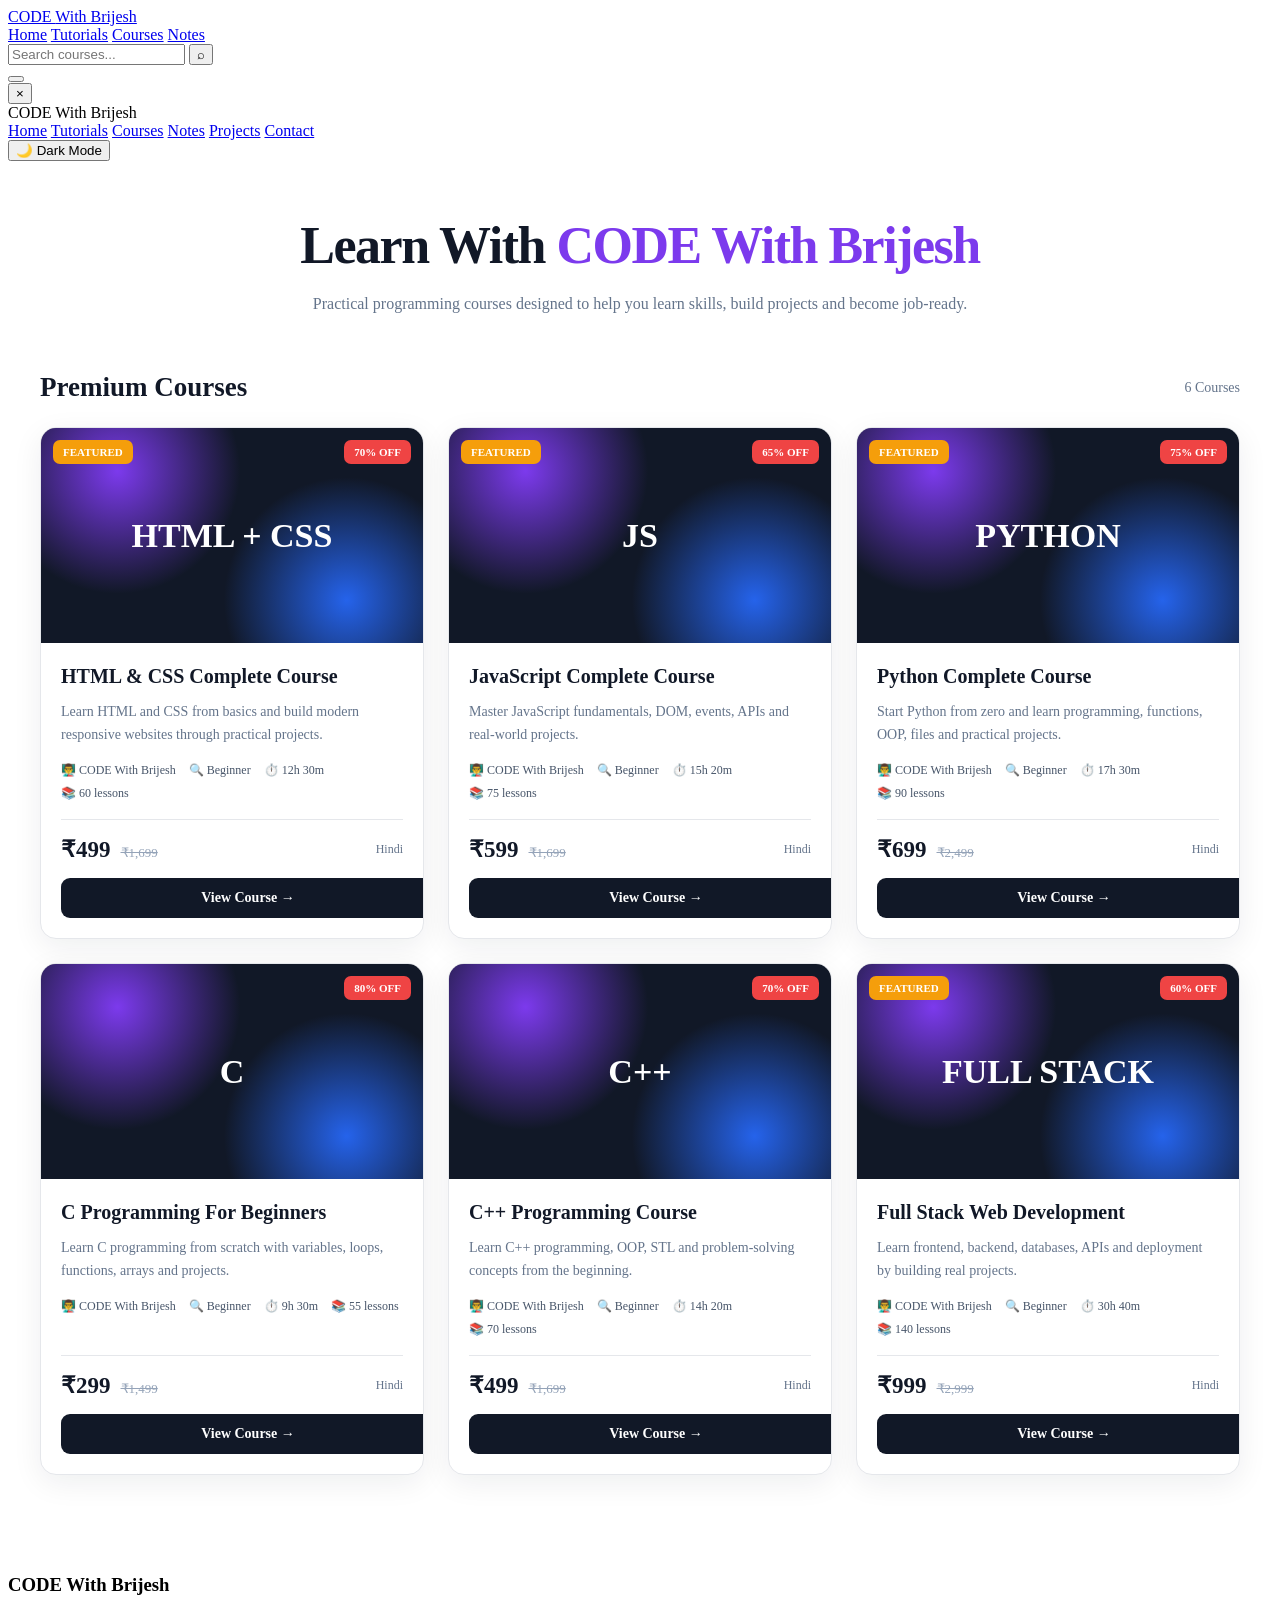
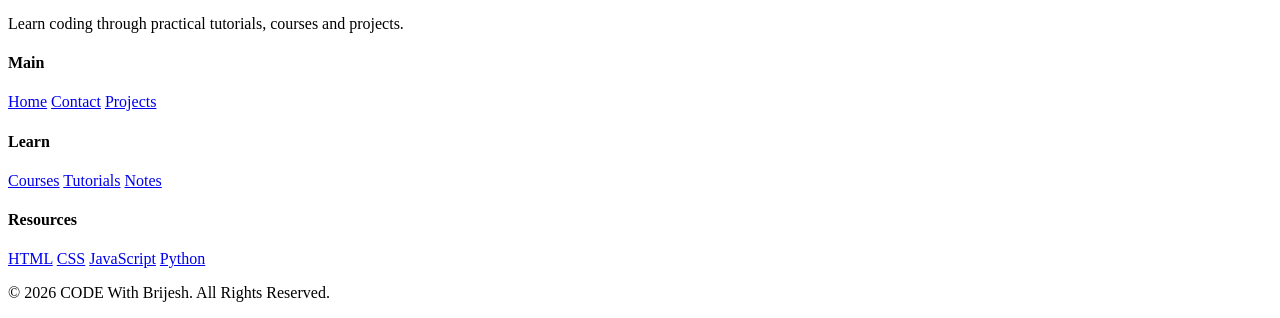
==== courses.html @ 19ba9cce "Add files via upload" ====
<!DOCTYPE html>
<html lang="en">
<head>
  <meta charset="UTF-8">
  <meta name="viewport" content="width=device-width, initial-scale=1.0">

  <title>Courses - CODE With Brijesh</title>

  <meta
    name="description"
    content="Learn programming and development with practical courses from CODE With Brijesh."
  >

      <link rel="stylesheet" href="style.css">
  <style>
    /* =========================================
       COURSES PAGE
    ========================================= */

    .courses-page {
      min-height: 100vh;
      background: var(--bg, #ffffff);
      padding-bottom: 80px;
    }

    body.dark .courses-page {
      background: #0b0f19;
    }

    /* HEADER SPACE */

    .courses-hero {
      max-width: 1200px;
      margin: 0 auto;
      padding: 55px 20px 35px;
      text-align: center;
    }

    .courses-hero h1 {
      margin: 0;
      font-size: clamp(32px, 5vw, 52px);
      font-weight: 800;
      color: var(--text, #111827);
      letter-spacing: -1.5px;
    }

    body.dark .courses-hero h1 {
      color: #fff;
    }

    .courses-hero h1 span {
      color: #7c3aed;
    }

    .courses-hero p {
      max-width: 680px;
      margin: 15px auto 0;
      color: #64748b;
      font-size: 16px;
      line-height: 1.7;
    }

    body.dark .courses-hero p {
      color: #94a3b8;
    }

    /* COURSE AREA */

    .courses-container {
      width: min(1200px, calc(100% - 32px));
      margin: auto;
    }

    .courses-heading {
      display: flex;
      align-items: center;
      justify-content: space-between;
      gap: 15px;
      margin: 20px 0 24px;
    }

    .courses-heading h2 {
      margin: 0;
      font-size: 27px;
      color: var(--text, #111827);
    }

    body.dark .courses-heading h2 {
      color: #fff;
    }

    .courses-heading span {
      color: #64748b;
      font-size: 14px;
    }

    /* GRID */

    .courses-grid {
      display: grid;
      grid-template-columns: repeat(3, minmax(0, 1fr));
      gap: 24px;
    }

    /* CARD */

    .course-card {
      position: relative;
      overflow: hidden;
      border: 1px solid #e5e7eb;
      border-radius: 16px;
      background: #fff;
      box-shadow: 0 8px 30px rgba(15, 23, 42, 0.07);
      transition: transform .25s ease, box-shadow .25s ease;
      display: flex;
      flex-direction: column;
    }

    body.dark .course-card {
      background: #111827;
      border-color: #1f2937;
      box-shadow: 0 10px 35px rgba(0,0,0,.25);
    }

    .course-card:hover {
      transform: translateY(-6px);
      box-shadow: 0 18px 45px rgba(15, 23, 42, .14);
    }

    /* THUMBNAIL */

    .course-thumb {
      position: relative;
      width: 100%;
      aspect-ratio: 16 / 9;
      overflow: hidden;
      background: #111827;
    }

    .course-thumb img {
      width: 100%;
      height: 100%;
      object-fit: cover;
      display: block;
      transition: transform .35s ease;
    }

    .course-card:hover .course-thumb img {
      transform: scale(1.04);
    }

    /* PLACEHOLDER IF IMAGE NOT AVAILABLE */

    .course-placeholder {
      width: 100%;
      height: 100%;
      display: flex;
      align-items: center;
      justify-content: center;
      background:
        radial-gradient(circle at 20% 20%, #7c3aed 0%, transparent 35%),
        radial-gradient(circle at 80% 80%, #2563eb 0%, transparent 35%),
        #111827;
      color: #fff;
      font-size: 34px;
      font-weight: 800;
    }

    /* BADGES */

    .course-featured {
      position: absolute;
      top: 12px;
      left: 12px;
      z-index: 3;
      background: #f59e0b;
      color: #fff;
      padding: 6px 10px;
      border-radius: 7px;
      font-size: 11px;
      font-weight: 800;
      text-transform: uppercase;
    }

    .course-discount {
      position: absolute;
      top: 12px;
      right: 12px;
      z-index: 3;
      background: #ef4444;
      color: #fff;
      padding: 6px 10px;
      border-radius: 7px;
      font-size: 11px;
      font-weight: 800;
    }

    /* CONTENT */

    .course-content {
      padding: 20px;
      display: flex;
      flex-direction: column;
      flex: 1;
    }

    .course-content h3 {
      margin: 0 0 10px;
      color: #111827;
      font-size: 20px;
      line-height: 1.35;
    }

    body.dark .course-content h3 {
      color: #fff;
    }

    .course-description {
      margin: 0 0 17px;
      color: #64748b;
      font-size: 14px;
      line-height: 1.65;

      display: -webkit-box;
      -webkit-line-clamp: 3;
      -webkit-box-orient: vertical;
      overflow: hidden;
    }

    body.dark .course-description {
      color: #94a3b8;
    }

    /* META */

    .course-meta {
      display: flex;
      flex-wrap: wrap;
      gap: 8px 13px;
      margin-bottom: 18px;
    }

    .course-meta span {
      font-size: 12px;
      color: #475569;
      display: inline-flex;
      align-items: center;
      gap: 5px;
    }

    body.dark .course-meta span {
      color: #cbd5e1;
    }

    /* PRICE */

    .course-bottom {
      margin-top: auto;
      padding-top: 16px;
      border-top: 1px solid #e5e7eb;
    }

    body.dark .course-bottom {
      border-color: #1f2937;
    }

    .course-price-row {
      display: flex;
      align-items: center;
      justify-content: space-between;
      gap: 10px;
      margin-bottom: 15px;
    }

    .course-price {
      font-size: 23px;
      font-weight: 800;
      color: #111827;
    }

    body.dark .course-price {
      color: #fff;
    }

    .course-old-price {
      margin-left: 6px;
      font-size: 13px;
      color: #94a3b8;
      text-decoration: line-through;
    }

    .course-language {
      font-size: 12px;
      color: #64748b;
    }

    body.dark .course-language {
      color: #94a3b8;
    }

    /* BUTTON */

    .course-btn {
      width: 100%;
      border: 0;
      border-radius: 9px;
      padding: 12px 16px;
      display: flex;
      align-items: center;
      justify-content: center;
      text-decoration: none;
      background: #111827;
      color: #fff;
      font-size: 14px;
      font-weight: 700;
      transition: .2s ease;
    }

    .course-btn:hover {
      background: #7c3aed;
      color: #fff;
    }

    body.dark .course-btn {
      background: #7c3aed;
    }

    body.dark .course-btn:hover {
      background: #8b5cf6;
    }

    /* EMPTY */

    .course-note {
      margin: 35px 0 0;
      padding: 18px;
      border-radius: 12px;
      background: #f8fafc;
      border: 1px solid #e2e8f0;
      color: #64748b;
      font-size: 14px;
      text-align: center;
    }

    body.dark .course-note {
      background: #111827;
      border-color: #1f2937;
      color: #94a3b8;
    }

    /* =========================================
       TABLET
    ========================================= */

    @media (max-width: 1000px) {

      .courses-grid {
        grid-template-columns: repeat(2, minmax(0, 1fr));
      }

      .courses-hero {
        padding-top: 45px;
      }
    }

    /* =========================================
       MOBILE
    ========================================= */

    @media (max-width: 650px) {

      .courses-page {
        padding-bottom: 50px;
      }

      .courses-hero {
        padding: 32px 16px 25px;
      }

      .courses-hero h1 {
        font-size: 32px;
      }

      .courses-hero p {
        font-size: 14px;
        line-height: 1.6;
      }

      .courses-container {
        width: calc(100% - 24px);
      }

      .courses-heading {
        margin: 12px 0 18px;
        align-items: flex-start;
        flex-direction: column;
        gap: 5px;
      }

      .courses-heading h2 {
        font-size: 23px;
      }

      .courses-grid {
        grid-template-columns: 1fr;
        gap: 18px;
      }

      .course-content {
        padding: 17px;
      }

      .course-content h3 {
        font-size: 18px;
      }

      .course-description {
        font-size: 13px;
      }

      .course-price {
        font-size: 21px;
      }

      .course-btn {
        padding: 11px;
      }
    }

    /* SMALL PHONE */

    @media (max-width: 380px) {

      .courses-hero h1 {
        font-size: 28px;
      }

      .course-content {
        padding: 15px;
      }

      .course-meta {
        gap: 7px 9px;
      }

      .course-meta span {
        font-size: 11px;
      }
    }
  </style>
</head>

<body>

  <!-- =========================================
       HEADER
  ========================================= -->

  <header class="header">

    <div class="nav-container">

      <a href="index.html" class="logo">
        CODE <span>With Brijesh</span>
      </a>

      <nav class="desktop-nav">
        <a href="index.html">Home</a>
        <a href="tutorials.html">Tutorials</a>
        <a href="courses.html" class="active">Courses</a>
        <a href="notes.html">Notes</a>
      </nav>

      <div class="nav-right">

        <div class="search-box">
          <input
            type="search"
            id="courseSearch"
            placeholder="Search courses..."
            aria-label="Search courses"
          >
          <button type="button" onclick="searchCourses()">⌕</button>
        </div>

        <button
          class="menu-toggle"
          id="menuToggle"
          aria-label="Open menu"
        >
          <span></span>
          <span></span>
          <span></span>
        </button>

      </div>

    </div>

  </header>


  <!-- =========================================
       MOBILE SIDE MENU
  ========================================= -->

  <aside class="side-menu" id="sideMenu">

    <button class="close-menu" id="closeMenu">
      ×
    </button>

    <div class="side-menu-logo">
      CODE <span>With Brijesh</span>
    </div>

    <a href="index.html">Home</a>
    <a href="tutorials.html">Tutorials</a>
    <a href="courses.html">Courses</a>
    <a href="notes.html">Notes</a>
    <a href="projects.html">Projects</a>
    <a href="contact.html">Contact</a>

    <div class="side-divider"></div>

    <button id="darkModeBtn" class="dark-mode-btn">
      🌙 Dark Mode
    </button>

  </aside>

  <div class="menu-overlay" id="menuOverlay"></div>


  <!-- =========================================
       MAIN
  ========================================= -->

  <main class="courses-page">

    <!-- HERO -->

    <section class="courses-hero">

      <h1>
        Learn With
        <span>CODE With Brijesh</span>
      </h1>

      <p>
        Practical programming courses designed to help you
        learn skills, build projects and become job-ready.
      </p>

    </section>


    <!-- COURSES -->

    <section class="courses-container">

      <div class="courses-heading">

        <h2>Premium Courses</h2>

        <span id="courseCount">
          6 Courses
        </span>

      </div>


      <div class="courses-grid" id="coursesGrid">


        <!-- =====================================
             COURSE 1
        ====================================== -->

        <article
          class="course-card"
          data-title="HTML CSS Web Development"
        >

          <div class="course-thumb">

            <div class="course-placeholder">
              HTML + CSS
            </div>

            <span class="course-featured">
              Featured
            </span>

            <span class="course-discount">
              70% OFF
            </span>

          </div>

          <div class="course-content">

            <h3>
              HTML & CSS Complete Course
            </h3>

            <p class="course-description">
              Learn HTML and CSS from basics and build
              modern responsive websites through practical projects.
            </p>

            <div class="course-meta">

              <span>👨‍🏫 CODE With Brijesh</span>

              <span>🔍 Beginner</span>

              <span>⏱️ 12h 30m</span>

              <span>📚 60 lessons</span>

            </div>

            <div class="course-bottom">

              <div class="course-price-row">

                <div>
                  <span class="course-price">₹499</span>
                  <span class="course-old-price">₹1,699</span>
                </div>

                <span class="course-language">
                  Hindi
                </span>

              </div>

              <a
                href="course-html-css.html"
                class="course-btn"
              >
                View Course →
              </a>

            </div>

          </div>

        </article>


        <!-- =====================================
             COURSE 2
        ====================================== -->

        <article
          class="course-card"
          data-title="JavaScript Complete Course"
        >

          <div class="course-thumb">

            <div class="course-placeholder">
              JS
            </div>

            <span class="course-featured">
              Featured
            </span>

            <span class="course-discount">
              65% OFF
            </span>

          </div>

          <div class="course-content">

            <h3>
              JavaScript Complete Course
            </h3>

            <p class="course-description">
              Master JavaScript fundamentals, DOM,
              events, APIs and real-world projects.
            </p>

            <div class="course-meta">

              <span>👨‍🏫 CODE With Brijesh</span>

              <span>🔍 Beginner</span>

              <span>⏱️ 15h 20m</span>

              <span>📚 75 lessons</span>

            </div>

            <div class="course-bottom">

              <div class="course-price-row">

                <div>
                  <span class="course-price">₹599</span>
                  <span class="course-old-price">₹1,699</span>
                </div>

                <span class="course-language">
                  Hindi
                </span>

              </div>

              <a href="course-data-analytics.html" class="course-btn">
    View Course →
</a>

            </div>

          </div>

        </article>


        <!-- =====================================
             COURSE 3
        ====================================== -->

        <article
          class="course-card"
          data-title="Python Complete Course"
        >

          <div class="course-thumb">

            <div class="course-placeholder">
              PYTHON
            </div>

            <span class="course-featured">
              Featured
            </span>

            <span class="course-discount">
              75% OFF
            </span>

          </div>

          <div class="course-content">

            <h3>
              Python Complete Course
            </h3>

            <p class="course-description">
              Start Python from zero and learn programming,
              functions, OOP, files and practical projects.
            </p>

            <div class="course-meta">

              <span>👨‍🏫 CODE With Brijesh</span>

              <span>🔍 Beginner</span>

              <span>⏱️ 17h 30m</span>

              <span>📚 90 lessons</span>

            </div>

            <div class="course-bottom">

              <div class="course-price-row">

                <div>
                  <span class="course-price">₹699</span>
                  <span class="course-old-price">₹2,499</span>
                </div>

                <span class="course-language">
                  Hindi
                </span>

              </div>

              <a
                href="course-python.html"
                class="course-btn"
              >
                View Course →
              </a>

            </div>

          </div>

        </article>


        <!-- =====================================
             COURSE 4
        ====================================== -->

        <article
          class="course-card"
          data-title="C Programming Course"
        >

          <div class="course-thumb">

            <div class="course-placeholder">
              C
            </div>

            <span class="course-discount">
              80% OFF
            </span>

          </div>

          <div class="course-content">

            <h3>
              C Programming For Beginners
            </h3>

            <p class="course-description">
              Learn C programming from scratch with
              variables, loops, functions, arrays and projects.
            </p>

            <div class="course-meta">

              <span>👨‍🏫 CODE With Brijesh</span>

              <span>🔍 Beginner</span>

              <span>⏱️ 9h 30m</span>

              <span>📚 55 lessons</span>

            </div>

            <div class="course-bottom">

              <div class="course-price-row">

                <div>
                  <span class="course-price">₹299</span>
                  <span class="course-old-price">₹1,499</span>
                </div>

                <span class="course-language">
                  Hindi
                </span>

              </div>

              <a
                href="course-c.html"
                class="course-btn"
              >
                View Course →
              </a>

            </div>

          </div>

        </article>


        <!-- =====================================
             COURSE 5
        ====================================== -->

        <article
          class="course-card"
          data-title="C++ Programming Course"
        >

          <div class="course-thumb">

            <div class="course-placeholder">
              C++
            </div>

            <span class="course-discount">
              70% OFF
            </span>

          </div>

          <div class="course-content">

            <h3>
              C++ Programming Course
            </h3>

            <p class="course-description">
              Learn C++ programming, OOP, STL and
              problem-solving concepts from the beginning.
            </p>

            <div class="course-meta">

              <span>👨‍🏫 CODE With Brijesh</span>

              <span>🔍 Beginner</span>

              <span>⏱️ 14h 20m</span>

              <span>📚 70 lessons</span>

            </div>

            <div class="course-bottom">

              <div class="course-price-row">

                <div>
                  <span class="course-price">₹499</span>
                  <span class="course-old-price">₹1,699</span>
                </div>

                <span class="course-language">
                  Hindi
                </span>

              </div>

              <a
                href="course-cpp.html"
                class="course-btn"
              >
                View Course →
              </a>

            </div>

          </div>

        </article>


        <!-- =====================================
             COURSE 6
        ====================================== -->

        <article
          class="course-card"
          data-title="Full Stack Web Development"
        >

          <div class="course-thumb">

            <div class="course-placeholder">
              FULL STACK
            </div>

            <span class="course-featured">
              Featured
            </span>

            <span class="course-discount">
              60% OFF
            </span>

          </div>

          <div class="course-content">

            <h3>
              Full Stack Web Development
            </h3>

            <p class="course-description">
              Learn frontend, backend, databases,
              APIs and deployment by building real projects.
            </p>

            <div class="course-meta">

              <span>👨‍🏫 CODE With Brijesh</span>

              <span>🔍 Beginner</span>

              <span>⏱️ 30h 40m</span>

              <span>📚 140 lessons</span>

            </div>

            <div class="course-bottom">

              <div class="course-price-row">

                <div>
                  <span class="course-price">₹999</span>
                  <span class="course-old-price">₹2,999</span>
                </div>

                <span class="course-language">
                  Hindi
                </span>

              </div>

              <a
                href="course-full-stack.html"
                class="course-btn"
              >
                View Course →
              </a>

            </div>

          </div>

        </article>


      </div>


      <div
        class="course-note"
        id="noCourses"
        style="display:none;"
      >
        No course found. Try another search.
      </div>

    </section>

  </main>


  <!-- =========================================
       FOOTER
  ========================================= -->

  <footer class="footer">

    <div class="footer-container">

      <div class="footer-column">

        <h3>CODE With Brijesh</h3>

        <p>
          Learn coding through practical tutorials,
          courses and projects.
        </p>

      </div>


      <div class="footer-column">

        <h4>Main</h4>

        <a href="index.html">Home</a>
        <a href="contact.html">Contact</a>
        <a href="projects.html">Projects</a>

      </div>


      <div class="footer-column">

        <h4>Learn</h4>

        <a href="courses.html">Courses</a>
        <a href="tutorials.html">Tutorials</a>
        <a href="notes.html">Notes</a>

      </div>


      <div class="footer-column">

        <h4>Resources</h4>

        <a href="#">HTML</a>
        <a href="#">CSS</a>
        <a href="#">JavaScript</a>
        <a href="#">Python</a>

      </div>

    </div>


    <div class="footer-bottom">

      <p>
        © 2026 CODE With Brijesh. All Rights Reserved.
      </p>

    </div>

  </footer>


  <!-- =========================================
       SCRIPT
  ========================================= -->

  <script>

    /* =========================================
       MENU
    ========================================= */

    const menuToggle =
      document.getElementById("menuToggle");

    const closeMenu =
      document.getElementById("closeMenu");

    const sideMenu =
      document.getElementById("sideMenu");

    const menuOverlay =
      document.getElementById("menuOverlay");


    if (menuToggle) {

      menuToggle.addEventListener(
        "click",
        () => {

          sideMenu.classList.add("open");
          menuOverlay.classList.add("show");

        }
      );

    }


    if (closeMenu) {

      closeMenu.addEventListener(
        "click",
        closeSideMenu
      );

    }


    if (menuOverlay) {

      menuOverlay.addEventListener(
        "click",
        closeSideMenu
      );

    }


    function closeSideMenu() {

      sideMenu.classList.remove("open");
      menuOverlay.classList.remove("show");

    }


    /* =========================================
       DARK MODE
    ========================================= */

    const darkModeBtn =
      document.getElementById("darkModeBtn");


    if (
      localStorage.getItem("theme") === "dark"
    ) {

      document.body.classList.add("dark");

      if (darkModeBtn) {
        darkModeBtn.innerHTML =
          "☀️ Light Mode";
      }

    }


    if (darkModeBtn) {

      darkModeBtn.addEventListener(
        "click",
        () => {

          document.body.classList.toggle("dark");

          const isDark =
            document.body.classList.contains("dark");

          localStorage.setItem(
            "theme",
            isDark ? "dark" : "light"
          );

          darkModeBtn.innerHTML =
            isDark
              ? "☀️ Light Mode"
              : "🌙 Dark Mode";

        }
      );

    }


    /* =========================================
       COURSE SEARCH
    ========================================= */

    const searchInput =
      document.getElementById("courseSearch");

    const cards =
      document.querySelectorAll(".course-card");

    const noCourses =
      document.getElementById("noCourses");

    const courseCount =
      document.getElementById("courseCount");


    function searchCourses() {

      const value =
        searchInput.value
          .toLowerCase()
          .trim();

      let visible = 0;


      cards.forEach(card => {

        const title =
          card.dataset.title.toLowerCase();

        const text =
          card.innerText.toLowerCase();

        const matched =
          title.includes(value) ||
          text.includes(value);

        card.style.display =
          matched ? "flex" : "none";

        if (matched) {
          visible++;
        }

      });


      if (visible === 0) {

        noCourses.style.display =
          "block";

      } else {

        noCourses.style.display =
          "none";

      }


      courseCount.textContent =
        visible + " Course" +
        (visible === 1 ? "" : "s");

    }


    if (searchInput) {

      searchInput.addEventListener(
        "input",
        searchCourses
      );

    }

  </script>

</body>
</html>
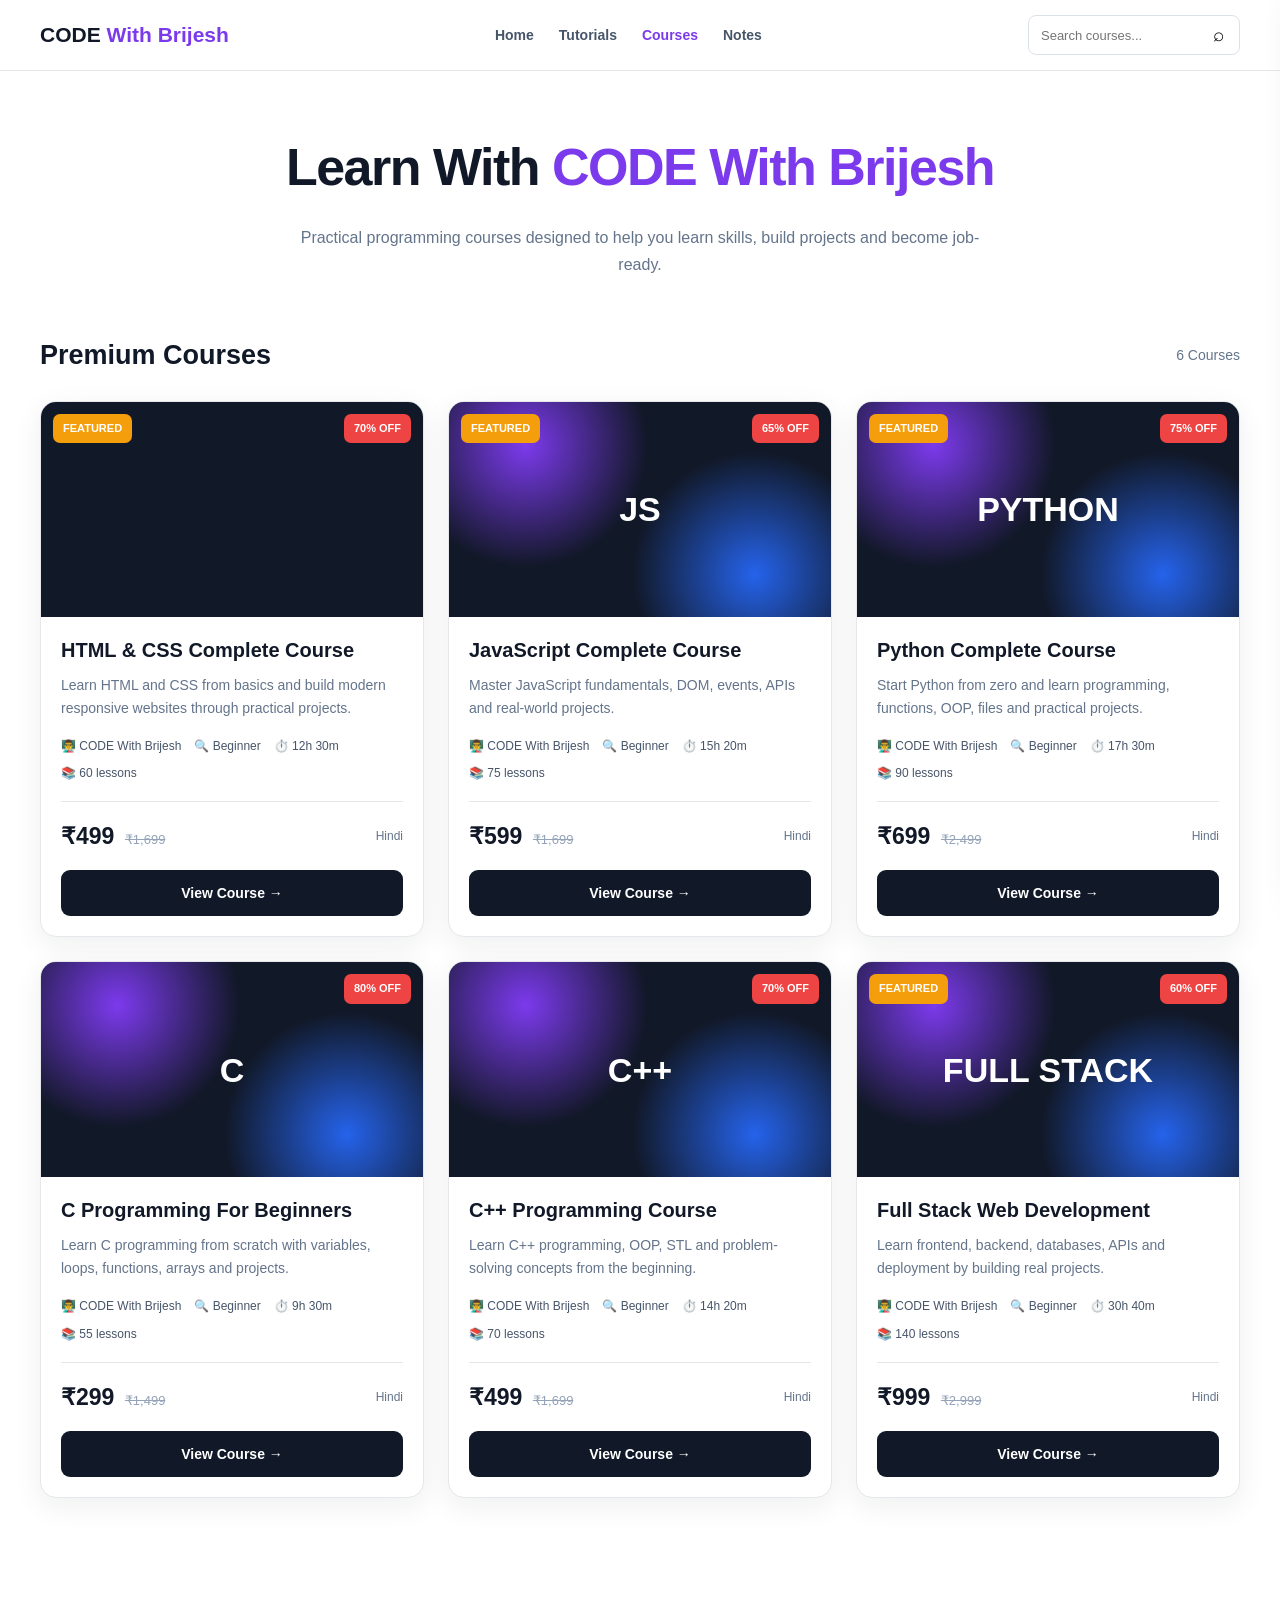
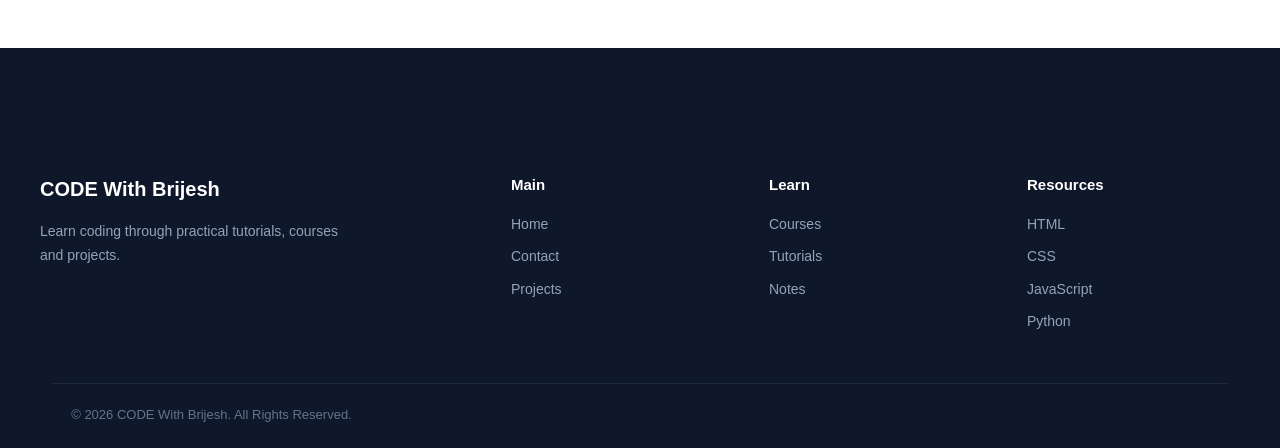
==== commit 3d457097: "Update courses.html" ====
--- a/courses.html
+++ b/courses.html
@@ -584,8 +584,8 @@
 
           <div class="course-thumb">
 
-            <div class="course-placeholder">
-              HTML + CSS
+            <div class="https://files.catbox.moe/wl22pe.jpg">
+              
             </div>
 
             <span class="course-featured">
@@ -1303,4 +1303,4 @@
   </script>
 
 </body>
-</html>+</html>
--- a/style.css
+++ b/style.css
@@ -0,0 +1,3007 @@
+/* =========================================================
+   CODE WITH BRIJESH
+   MAIN WEBSITE STYLE
+========================================================= */
+
+* {
+    margin: 0;
+    padding: 0;
+    box-sizing: border-box;
+}
+
+html {
+    scroll-behavior: smooth;
+}
+
+body {
+    font-family: Arial, Helvetica, sans-serif;
+    background: #ffffff;
+    color: #111827;
+    line-height: 1.6;
+    transition: 0.3s ease;
+}
+
+body.dark {
+    background: #0b0f19;
+    color: #f8fafc;
+}
+
+a {
+    text-decoration: none;
+    color: inherit;
+}
+
+button,
+input {
+    font-family: inherit;
+}
+
+
+/* =========================================================
+   COMMON
+========================================================= */
+
+:root {
+    --blue: #2563eb;
+    --blue-dark: #1d4ed8;
+    --black: #111827;
+    --gray: #64748b;
+    --light: #f8fafc;
+    --border: #e5e7eb;
+    --white: #ffffff;
+}
+
+.section {
+    width: min(1180px, 92%);
+    margin: auto;
+    padding: 95px 0;
+}
+
+
+/* =========================================================
+   HEADER
+========================================================= */
+
+.header {
+    position: sticky;
+    top: 0;
+    z-index: 1000;
+
+    width: 100%;
+
+    background: rgba(255,255,255,0.96);
+
+    border-bottom: 1px solid #e5e7eb;
+
+    backdrop-filter: blur(12px);
+}
+
+body.dark .header {
+    background: rgba(11,15,25,0.96);
+    border-color: #202938;
+}
+
+.header-inner {
+    width: min(1250px, 94%);
+    height: 68px;
+
+    margin: auto;
+
+    display: flex;
+    align-items: center;
+
+    gap: 28px;
+}
+
+
+/* =========================================================
+   BRAND
+========================================================= */
+
+.brand {
+    font-size: 19px;
+    font-weight: 800;
+
+    white-space: nowrap;
+
+    color: #111827;
+}
+
+body.dark .brand {
+    color: white;
+}
+
+.brand span {
+    color: var(--blue);
+    font-size: 20px;
+}
+
+
+/* =========================================================
+   NAVIGATION
+========================================================= */
+
+.main-nav {
+    display: flex;
+    align-items: center;
+    gap: 6px;
+}
+
+.main-nav a {
+    padding: 8px 13px;
+
+    color: #475569;
+
+    font-size: 14px;
+    font-weight: 600;
+
+    border-radius: 7px;
+
+    transition: 0.25s;
+}
+
+.main-nav a:hover {
+    color: var(--blue);
+    background: #eff6ff;
+}
+
+body.dark .main-nav a {
+    color: #94a3b8;
+}
+
+body.dark .main-nav a:hover {
+    color: white;
+    background: #172033;
+}
+
+
+/* =========================================================
+   HEADER RIGHT
+========================================================= */
+
+.header-right {
+    margin-left: auto;
+
+    display: flex;
+    align-items: center;
+
+    gap: 12px;
+}
+
+
+/* =========================================================
+   SEARCH
+========================================================= */
+
+.search {
+    width: 220px;
+    height: 38px;
+
+    display: flex;
+
+    border: 1px solid #dbe1ea;
+    border-radius: 7px;
+
+    overflow: hidden;
+
+    background: white;
+}
+
+body.dark .search {
+    background: #111827;
+    border-color: #293548;
+}
+
+.search input {
+    width: 100%;
+
+    border: 0;
+    outline: 0;
+
+    padding: 0 11px;
+
+    font-size: 13px;
+
+    background: transparent;
+
+    color: #111827;
+}
+
+body.dark .search input {
+    color: white;
+}
+
+.search input::placeholder {
+    color: #94a3b8;
+}
+
+.search button {
+    width: 40px;
+
+    border: 0;
+
+    background: transparent;
+
+    cursor: pointer;
+
+    font-size: 15px;
+}
+
+
+/* =========================================================
+   THREE LINE MENU
+========================================================= */
+
+.menu-button {
+    width: 40px;
+    height: 40px;
+
+    display: flex;
+
+    flex-direction: column;
+    justify-content: center;
+    align-items: center;
+
+    gap: 5px;
+
+    border: 1px solid #dbe1ea;
+
+    background: white;
+
+    border-radius: 7px;
+
+    cursor: pointer;
+}
+
+.menu-button span {
+    width: 19px;
+    height: 2px;
+
+    background: #111827;
+
+    border-radius: 5px;
+}
+
+body.dark .menu-button {
+    background: #111827;
+    border-color: #293548;
+}
+
+body.dark .menu-button span {
+    background: white;
+}
+
+
+/* =========================================================
+   SIDE MENU
+========================================================= */
+
+.side-menu {
+    position: fixed;
+
+    top: 0;
+    right: -380px;
+
+    width: 350px;
+    max-width: 90%;
+
+    height: 100vh;
+
+    z-index: 3000;
+
+    padding: 25px;
+
+    background: white;
+
+    box-shadow: -15px 0 45px rgba(0,0,0,0.15);
+
+    transition: right 0.3s ease;
+
+    overflow-y: auto;
+}
+
+body.dark .side-menu {
+    background: #0f172a;
+    color: white;
+}
+
+.side-menu.active {
+    right: 0;
+}
+
+.side-menu-top {
+    display: flex;
+
+    align-items: center;
+
+    justify-content: space-between;
+
+    padding-bottom: 22px;
+
+    border-bottom: 1px solid #e5e7eb;
+}
+
+body.dark .side-menu-top {
+    border-color: #263244;
+}
+
+.side-menu-top strong {
+    font-size: 18px;
+}
+
+.side-menu-top button {
+    width: 38px;
+    height: 38px;
+
+    border: 1px solid #dbe1ea;
+
+    background: #f8fafc;
+
+    border-radius: 7px;
+
+    font-size: 25px;
+
+    cursor: pointer;
+}
+
+body.dark .side-menu-top button {
+    background: #111827;
+    color: white;
+    border-color: #293548;
+}
+
+
+/* =========================================================
+   SIDE LINKS
+========================================================= */
+
+.side-links {
+    display: flex;
+
+    flex-direction: column;
+
+    gap: 5px;
+
+    padding-top: 25px;
+}
+
+.side-links a {
+    padding: 13px 14px;
+
+    border-radius: 8px;
+
+    font-size: 14px;
+
+    font-weight: 600;
+
+    color: #334155;
+
+    transition: 0.2s;
+}
+
+.side-links a:hover {
+    background: #eff6ff;
+    color: var(--blue);
+}
+
+body.dark .side-links a {
+    color: #cbd5e1;
+}
+
+body.dark .side-links a:hover {
+    background: #172033;
+    color: #60a5fa;
+}
+
+
+/* =========================================================
+   DARK MODE OPTION
+========================================================= */
+
+.side-theme {
+    margin-top: 30px;
+
+    padding-top: 20px;
+
+    border-top: 1px solid #e5e7eb;
+
+    display: flex;
+
+    align-items: center;
+
+    justify-content: space-between;
+
+    font-weight: 600;
+
+    font-size: 14px;
+}
+
+body.dark .side-theme {
+    border-color: #263244;
+}
+
+
+/* =========================================================
+   TOGGLE
+========================================================= */
+
+.toggle {
+    position: relative;
+
+    width: 48px;
+    height: 26px;
+}
+
+.toggle input {
+    display: none;
+}
+
+.toggle-slider {
+    position: absolute;
+
+    inset: 0;
+
+    background: #cbd5e1;
+
+    border-radius: 50px;
+
+    cursor: pointer;
+
+    transition: 0.3s;
+}
+
+.toggle-slider::before {
+    content: "";
+
+    position: absolute;
+
+    width: 20px;
+    height: 20px;
+
+    left: 3px;
+    top: 3px;
+
+    background: white;
+
+    border-radius: 50%;
+
+    transition: 0.3s;
+}
+
+.toggle input:checked + .toggle-slider {
+    background: var(--blue);
+}
+
+.toggle input:checked + .toggle-slider::before {
+    transform: translateX(22px);
+}
+
+
+/* =========================================================
+   OVERLAY
+========================================================= */
+
+.menu-overlay {
+    position: fixed;
+
+    inset: 0;
+
+    z-index: 2500;
+
+    background: rgba(0,0,0,0.45);
+
+    opacity: 0;
+
+    visibility: hidden;
+
+    transition: 0.3s;
+}
+
+.menu-overlay.active {
+    opacity: 1;
+    visibility: visible;
+}
+
+
+/* =========================================================
+   ANNOUNCEMENT
+========================================================= */
+
+.announcement {
+    text-align: center;
+
+    padding: 9px 15px;
+
+    background: #eff6ff;
+
+    color: #1e40af;
+
+    font-size: 13px;
+
+    border-bottom: 1px solid #dbeafe;
+}
+
+body.dark .announcement {
+    background: #111c32;
+    color: #93c5fd;
+    border-color: #20304c;
+}
+
+
+/* =========================================================
+   HERO
+========================================================= */
+
+.hero {
+    min-height: 600px;
+
+    position: relative;
+
+    display: flex;
+
+    align-items: center;
+
+    justify-content: center;
+
+    text-align: center;
+
+    overflow: hidden;
+
+    background:
+        radial-gradient(
+            circle at 15% 20%,
+            rgba(37,99,235,0.12),
+            transparent 30%
+        ),
+        radial-gradient(
+            circle at 85% 70%,
+            rgba(99,102,241,0.10),
+            transparent 30%
+        ),
+        #ffffff;
+}
+
+body.dark .hero {
+    background:
+        radial-gradient(
+            circle at 15% 20%,
+            rgba(37,99,235,0.17),
+            transparent 30%
+        ),
+        radial-gradient(
+            circle at 85% 70%,
+            rgba(99,102,241,0.12),
+            transparent 30%
+        ),
+        #0b0f19;
+}
+
+.hero-content {
+    position: relative;
+    z-index: 2;
+
+    width: min(850px, 92%);
+
+    margin: auto;
+}
+
+.hero-small {
+    color: var(--blue);
+
+    font-size: 12px;
+
+    font-weight: 800;
+
+    letter-spacing: 2px;
+
+    margin-bottom: 18px;
+}
+
+.hero h1 {
+    font-size: clamp(42px, 7vw, 76px);
+
+    line-height: 1.05;
+
+    letter-spacing: -2.5px;
+
+    margin-bottom: 25px;
+
+    color: #0f172a;
+}
+
+body.dark .hero h1 {
+    color: white;
+}
+
+.hero h1 span {
+    display: block;
+
+    color: var(--blue);
+}
+
+.hero-text {
+    max-width: 690px;
+
+    margin: auto;
+
+    color: #64748b;
+
+    font-size: 17px;
+
+    line-height: 1.8;
+
+    margin-bottom: 32px;
+}
+
+body.dark .hero-text {
+    color: #94a3b8;
+}
+
+
+/* =========================================================
+   HERO BUTTONS
+========================================================= */
+
+.hero-buttons {
+    display: flex;
+
+    justify-content: center;
+
+    flex-wrap: wrap;
+
+    gap: 12px;
+}
+
+.primary-button,
+.secondary-button,
+.journey-button {
+    display: inline-flex;
+
+    align-items: center;
+
+    justify-content: center;
+
+    min-height: 46px;
+
+    padding: 0 22px;
+
+    border-radius: 7px;
+
+    font-size: 14px;
+
+    font-weight: 700;
+
+    transition: 0.25s;
+}
+
+.primary-button {
+    background: var(--blue);
+
+    color: white;
+
+    box-shadow:
+        0 8px 22px rgba(37,99,235,0.22);
+}
+
+.primary-button:hover {
+    background: var(--blue-dark);
+
+    transform: translateY(-2px);
+}
+
+.secondary-button {
+    border: 1px solid #dbe1ea;
+
+    background: white;
+
+    color: #334155;
+}
+
+.secondary-button:hover {
+    border-color: var(--blue);
+
+    color: var(--blue);
+}
+
+body.dark .secondary-button {
+    background: #111827;
+
+    border-color: #293548;
+
+    color: #e2e8f0;
+}
+
+
+/* =========================================================
+   STATS
+========================================================= */
+
+.stats {
+    width: min(1000px, 92%);
+
+    margin: -25px auto 0;
+
+    position: relative;
+
+    z-index: 5;
+
+    display: grid;
+
+    grid-template-columns: repeat(3, 1fr);
+
+    background: white;
+
+    border: 1px solid #e5e7eb;
+
+    border-radius: 12px;
+
+    box-shadow: 0 15px 45px rgba(15,23,42,0.08);
+
+    overflow: hidden;
+}
+
+body.dark .stats {
+    background: #111827;
+
+    border-color: #293548;
+
+    box-shadow: 0 15px 45px rgba(0,0,0,0.3);
+}
+
+.stat {
+    min-height: 120px;
+
+    display: flex;
+
+    flex-direction: column;
+
+    align-items: center;
+
+    justify-content: center;
+
+    border-right: 1px solid #e5e7eb;
+}
+
+.stat:last-child {
+    border-right: 0;
+}
+
+body.dark .stat {
+    border-color: #293548;
+}
+
+.stat strong {
+    color: var(--blue);
+
+    font-size: 28px;
+
+    font-weight: 800;
+}
+
+.stat span {
+    color: #64748b;
+
+    font-size: 13px;
+}
+
+
+/* =========================================================
+   SECTION TITLE
+========================================================= */
+
+.section-title {
+    text-align: center;
+
+    max-width: 750px;
+
+    margin: 0 auto 48px;
+}
+
+.section-title p,
+.section-label,
+.career-content > p {
+    color: var(--blue);
+
+    font-size: 11px;
+
+    font-weight: 800;
+
+    letter-spacing: 1.8px;
+
+    margin-bottom: 10px;
+}
+
+.section-title h2,
+.career h2 {
+    font-size: clamp(30px, 4vw, 46px);
+
+    line-height: 1.15;
+
+    letter-spacing: -1px;
+
+    color: #111827;
+
+    margin-bottom: 15px;
+}
+
+body.dark .section-title h2,
+body.dark .career h2 {
+    color: white;
+}
+
+.section-title span {
+    color: #64748b;
+
+    font-size: 15px;
+}
+
+body.dark .section-title span {
+    color: #94a3b8;
+}
+
+
+/* =========================================================
+   PRACTICE CARDS
+========================================================= */
+
+.practice {
+    padding-bottom: 100px;
+}
+
+.practice-grid {
+    display: grid;
+
+    grid-template-columns: repeat(3, 1fr);
+
+    gap: 20px;
+}
+
+.practice-card {
+    padding: 30px;
+
+    min-height: 280px;
+
+    background: white;
+
+    border: 1px solid #e5e7eb;
+
+    border-radius: 10px;
+
+    transition: 0.3s;
+}
+
+body.dark .practice-card {
+    background: #111827;
+
+    border-color: #293548;
+}
+
+.practice-card:hover {
+    transform: translateY(-6px);
+
+    border-color: #bfdbfe;
+
+    box-shadow: 0 18px 45px rgba(15,23,42,0.08);
+}
+
+.practice-icon {
+    width: 52px;
+    height: 52px;
+
+    display: flex;
+
+    align-items: center;
+    justify-content: center;
+
+    margin-bottom: 22px;
+
+    border-radius: 9px;
+
+    background: #eff6ff;
+
+    color: var(--blue);
+
+    font-size: 15px;
+
+    font-weight: 800;
+}
+
+body.dark .practice-icon {
+    background: #172033;
+}
+
+.practice-card h3 {
+    font-size: 19px;
+
+    color: #111827;
+
+    margin-bottom: 10px;
+}
+
+body.dark .practice-card h3 {
+    color: white;
+}
+
+.practice-card p {
+    color: #64748b;
+
+    font-size: 14px;
+
+    line-height: 1.75;
+
+    margin-bottom: 20px;
+}
+
+.practice-card a {
+    color: var(--blue);
+
+    font-size: 13px;
+
+    font-weight: 700;
+}
+
+
+/* =========================================================
+   CAREER
+========================================================= */
+
+.career {
+    width: 100%;
+
+    max-width: none;
+
+    padding-left: 8%;
+    padding-right: 8%;
+
+    background: #f8fafc;
+
+    border-top: 1px solid #e5e7eb;
+
+    border-bottom: 1px solid #e5e7eb;
+}
+
+body.dark .career {
+    background: #0f172a;
+
+    border-color: #202c3d;
+}
+
+.career-content {
+    width: min(900px, 100%);
+
+    margin: auto;
+
+    text-align: center;
+}
+
+.career h2 {
+    max-width: 800px;
+
+    margin-left: auto;
+    margin-right: auto;
+}
+
+.career-content > p:not(.section-label) {
+    max-width: 650px;
+
+    margin: 0 auto 28px;
+
+    color: #64748b;
+
+    font-size: 15px;
+}
+
+body.dark .career-content > p:not(.section-label) {
+    color: #94a3b8;
+}
+
+
+/* =========================================================
+   COMPANIES
+========================================================= */
+
+.company-grid {
+    display: grid;
+
+    grid-template-columns: repeat(6, 1fr);
+
+    gap: 12px;
+}
+
+.company-grid div {
+    min-height: 75px;
+
+    display: flex;
+
+    align-items: center;
+    justify-content: center;
+
+    border: 1px solid #e5e7eb;
+
+    border-radius: 7px;
+
+    background: white;
+
+    color: #64748b;
+
+    font-size: 14px;
+
+    font-weight: 700;
+
+    transition: 0.25s;
+}
+
+body.dark .company-grid div {
+    background: #111827;
+
+    border-color: #293548;
+
+    color: #94a3b8;
+}
+
+.company-grid div:hover {
+    color: var(--blue);
+
+    border-color: #bfdbfe;
+
+    transform: translateY(-3px);
+}
+
+
+/* =========================================================
+   OFFERINGS
+========================================================= */
+
+.offerings {
+    background: #f8fafc;
+
+    max-width: none;
+
+    padding-left: 8%;
+    padding-right: 8%;
+}
+
+body.dark .offerings {
+    background: #0f172a;
+}
+
+.offer-grid {
+    width: min(1150px, 100%);
+
+    margin: auto;
+
+    display: grid;
+
+    grid-template-columns: repeat(3, 1fr);
+
+    gap: 18px;
+}
+
+.offer-grid article {
+    padding: 28px;
+
+    background: white;
+
+    border: 1px solid #e5e7eb;
+
+    border-radius: 9px;
+
+    transition: 0.25s;
+}
+
+body.dark .offer-grid article {
+    background: #111827;
+
+    border-color: #293548;
+}
+
+.offer-grid article:hover {
+    transform: translateY(-4px);
+
+    border-color: #bfdbfe;
+}
+
+.offer-grid article > span {
+    color: #93c5fd;
+
+    font-size: 30px;
+
+    font-weight: 800;
+}
+
+.offer-grid h3 {
+    margin: 13px 0 8px;
+
+    font-size: 18px;
+
+    color: #111827;
+}
+
+body.dark .offer-grid h3 {
+    color: white;
+}
+
+.offer-grid p {
+    color: #64748b;
+
+    font-size: 13px;
+
+    line-height: 1.7;
+}
+
+
+/* =========================================================
+   TESTIMONIALS
+========================================================= */
+
+.testimonial-grid {
+    display: grid;
+
+    grid-template-columns: repeat(2, 1fr);
+
+    gap: 20px;
+
+    width: min(850px, 100%);
+
+    margin: auto;
+}
+
+.testimonial {
+    padding: 30px;
+
+    background: white;
+
+    border: 1px solid #e5e7eb;
+
+    border-radius: 10px;
+}
+
+body.dark .testimonial {
+    background: #111827;
+
+    border-color: #293548;
+}
+
+.stars {
+    color: #f59e0b;
+
+    letter-spacing: 2px;
+
+    margin-bottom: 15px;
+}
+
+.testimonial p {
+    color: #64748b;
+
+    font-size: 14px;
+
+    line-height: 1.8;
+
+    margin-bottom: 20px;
+}
+
+.testimonial strong {
+    display: block;
+
+    color: #111827;
+
+    font-size: 14px;
+}
+
+body.dark .testimonial strong {
+    color: white;
+}
+
+.testimonial span {
+    color: #94a3b8;
+
+    font-size: 12px;
+}
+
+
+/* =========================================================
+   FINAL JOURNEY
+========================================================= */
+
+.journey {
+    width: min(1150px, 92%);
+
+    margin: 0 auto 100px;
+
+    padding: 80px 25px;
+
+    text-align: center;
+
+    border-radius: 14px;
+
+    color: white;
+
+    background:
+        radial-gradient(
+            circle at 15% 20%,
+            rgba(255,255,255,0.15),
+            transparent 25%
+        ),
+        linear-gradient(
+            135deg,
+            #2563eb,
+            #1d4ed8
+        );
+}
+
+.journey p {
+    font-size: 11px;
+
+    font-weight: 800;
+
+    letter-spacing: 2px;
+
+    opacity: 0.8;
+
+    margin-bottom: 10px;
+}
+
+.journey h2 {
+    font-size: clamp(30px, 5vw, 48px);
+
+    line-height: 1.1;
+
+    margin-bottom: 14px;
+}
+
+.journey span {
+    display: block;
+
+    opacity: 0.85;
+
+    font-size: 15px;
+
+    margin-bottom: 28px;
+}
+
+.journey-button {
+    background: white;
+
+    color: #1d4ed8;
+}
+
+.journey-button:hover {
+    transform: translateY(-2px);
+
+    background: #f8fafc;
+}
+
+
+/* =========================================================
+   FOOTER
+========================================================= */
+
+.footer {
+    background: #0b1120;
+
+    color: white;
+
+    padding: 70px 0 0;
+}
+
+.footer-grid {
+    width: min(1200px, 92%);
+
+    margin: auto;
+
+    display: grid;
+
+    grid-template-columns: 2fr repeat(4, 1fr);
+
+    gap: 45px;
+
+    padding-bottom: 55px;
+}
+
+.footer-logo {
+    display: inline-block;
+
+    color: white;
+
+    font-size: 18px;
+
+    font-weight: 800;
+
+    margin-bottom: 15px;
+}
+
+.footer-about p {
+    max-width: 300px;
+
+    color: #94a3b8;
+
+    font-size: 13px;
+
+    line-height: 1.8;
+}
+
+.footer-grid h3 {
+    font-size: 14px;
+
+    margin-bottom: 16px;
+}
+
+.footer-grid > div:not(.footer-about) {
+    display: flex;
+
+    flex-direction: column;
+
+    align-items: flex-start;
+
+    gap: 9px;
+}
+
+.footer-grid a:not(.footer-logo) {
+    color: #94a3b8;
+
+    font-size: 13px;
+
+    transition: 0.2s;
+}
+
+.footer-grid a:hover {
+    color: white;
+
+    transform: translateX(3px);
+}
+
+
+/* =========================================================
+   FOOTER BOTTOM
+========================================================= */
+
+.footer-bottom {
+    width: min(1200px, 92%);
+
+    min-height: 65px;
+
+    margin: auto;
+
+    display: flex;
+
+    align-items: center;
+
+    justify-content: space-between;
+
+    gap: 20px;
+
+    border-top: 1px solid #1e293b;
+
+    color: #64748b;
+
+    font-size: 11px;
+}
+
+
+/* =========================================================
+   TABLET
+========================================================= */
+
+@media (max-width: 1000px) {
+
+    .main-nav {
+        display: none;
+    }
+
+    .practice-grid {
+        grid-template-columns: 1fr 1fr;
+    }
+
+    .company-grid {
+        grid-template-columns: repeat(4, 1fr);
+    }
+
+    .offer-grid {
+        grid-template-columns: 1fr 1fr;
+    }
+
+    .footer-grid {
+        grid-template-columns: 2fr 1fr 1fr;
+    }
+}
+
+
+/* =========================================================
+   MOBILE
+========================================================= */
+
+@media (max-width: 700px) {
+
+    .header-inner {
+        height: 62px;
+
+        gap: 8px;
+    }
+
+    .brand {
+        font-size: 16px;
+    }
+
+    .brand span {
+        font-size: 17px;
+    }
+
+    .search {
+        width: 145px;
+    }
+
+    .search input {
+        font-size: 11px;
+    }
+
+    .hero {
+        min-height: 540px;
+    }
+
+    .hero h1 {
+        font-size: 43px;
+
+        letter-spacing: -1.5px;
+    }
+
+    .hero-text {
+        font-size: 14px;
+    }
+
+    .hero-buttons {
+        flex-direction: column;
+
+        width: min(330px, 100%);
+
+        margin: auto;
+    }
+
+    .primary-button,
+    .secondary-button {
+        width: 100%;
+    }
+
+    .stats {
+        grid-template-columns: 1fr;
+
+        margin-top: 20px;
+    }
+
+    .stat {
+        min-height: 90px;
+
+        border-right: 0;
+
+        border-bottom: 1px solid #e5e7eb;
+    }
+
+    .stat:last-child {
+        border-bottom: 0;
+    }
+
+    body.dark .stat {
+        border-color: #293548;
+    }
+
+    .section {
+        padding: 70px 0;
+    }
+
+    .section-title {
+        margin-bottom: 32px;
+    }
+
+    .section-title h2,
+    .career h2 {
+        font-size: 31px;
+    }
+
+    .practice-grid {
+        grid-template-columns: 1fr;
+    }
+
+    .company-grid {
+        grid-template-columns: repeat(2, 1fr);
+    }
+
+    .offer-grid {
+        grid-template-columns: 1fr;
+    }
+
+    .testimonial-grid {
+        grid-template-columns: 1fr;
+    }
+
+    .career {
+        padding-left: 4%;
+        padding-right: 4%;
+    }
+
+    .journey {
+        margin-bottom: 70px;
+
+        padding: 60px 20px;
+    }
+
+    .footer-grid {
+        grid-template-columns: 1fr 1fr;
+
+        gap: 35px 25px;
+    }
+
+    .footer-about {
+        grid-column: 1 / -1;
+    }
+
+    .footer-bottom {
+        min-height: 90px;
+
+        flex-direction: column;
+
+        justify-content: center;
+
+        text-align: center;
+
+        padding: 15px 0;
+    }
+}
+
+
+/* =========================================================
+   SMALL MOBILE
+========================================================= */
+
+@media (max-width: 430px) {
+
+    .brand span {
+        display: none;
+    }
+
+    .search {
+        flex: 1;
+
+        width: auto;
+    }
+
+    .menu-button {
+        flex-shrink: 0;
+    }
+
+    .hero h1 {
+        font-size: 36px;
+    }
+
+    .hero {
+        min-height: 500px;
+    }
+
+    .company-grid {
+        gap: 8px;
+    }
+
+    .company-grid div {
+        min-height: 62px;
+
+        font-size: 12px;
+    }
+
+    .footer-grid {
+        grid-template-columns: 1fr;
+    }
+
+    .footer-about {
+        grid-column: auto;
+    }
+}
+
+
+/* =========================================================
+   SELECTION
+========================================================= */
+
+::selection {
+    background: #2563eb;
+    color: white;
+}
+
+
+/* =========================================================
+   SCROLLBAR
+========================================================= */
+
+::-webkit-scrollbar {
+    width: 8px;
+}
+
+::-webkit-scrollbar-track {
+    background: #f1f5f9;
+}
+
+::-webkit-scrollbar-thumb {
+    background: #94a3b8;
+
+    border-radius: 20px;
+}
+
+::-webkit-scrollbar-thumb:hover {
+    background: #2563eb;
+}
+
+
+
+
+
+
+
+
+
+/* =========================================
+   TUTORIALS PAGE
+   CODE With Brijesh
+========================================= */
+
+.tutorial-page {
+    width: 100%;
+    min-height: 100vh;
+    background: var(--bg, #ffffff);
+    color: var(--text, #111827);
+}
+
+
+/* =========================================
+   TUTORIAL PAGE HEADER
+========================================= */
+
+.tutorial-page-header {
+    text-align: center;
+    padding: 55px 20px 35px;
+}
+
+.tutorial-page-header h1 {
+    margin: 0 0 12px;
+    font-size: 38px;
+    font-weight: 800;
+}
+
+.tutorial-page-header p {
+    margin: 0;
+    color: var(--muted, #6b7280);
+    font-size: 16px;
+}
+
+
+/* =========================================
+   TUTORIAL CARD GRID
+========================================= */
+
+.tutorial-card-grid {
+    width: min(1120px, 92%);
+    margin: 0 auto;
+    padding: 10px 0 80px;
+
+    display: grid;
+    grid-template-columns:
+        repeat(3, minmax(0, 1fr));
+
+    gap: 24px;
+}
+
+
+/* =========================================
+   LANGUAGE CARD
+========================================= */
+
+.language-card {
+    min-height: 315px;
+    padding: 28px 24px 25px;
+
+    background: #ffffff;
+
+    border: 1px solid #e5e7eb;
+    border-radius: 14px;
+
+    box-shadow:
+        0 3px 12px rgba(0, 0, 0, 0.07);
+
+    text-align: center;
+
+    display: flex;
+    flex-direction: column;
+    align-items: center;
+
+    transition:
+        transform 0.25s ease,
+        box-shadow 0.25s ease,
+        border-color 0.25s ease;
+}
+
+.language-card:hover {
+    transform: translateY(-5px);
+
+    box-shadow:
+        0 12px 30px rgba(0, 0, 0, 0.12);
+
+    border-color: #d1d5db;
+}
+
+
+/* =========================================
+   LANGUAGE ICON
+========================================= */
+
+.language-icon {
+    width: 82px;
+    height: 82px;
+
+    border-radius: 50%;
+
+    display: flex;
+    align-items: center;
+    justify-content: center;
+
+    margin-bottom: 17px;
+
+    font-weight: 800;
+    font-size: 18px;
+
+    box-shadow:
+        0 4px 12px rgba(0, 0, 0, 0.10);
+}
+
+.language-icon span {
+    display: block;
+}
+
+
+/* HTML */
+
+.html-icon {
+    background: #f06529;
+    color: #ffffff;
+}
+
+
+/* CSS */
+
+.css-icon {
+    background: #2196f3;
+    color: #ffffff;
+}
+
+
+/* JavaScript */
+
+.js-icon {
+    background: #f7df1e;
+    color: #111111;
+    font-size: 22px;
+}
+
+
+/* Python */
+
+.python-icon {
+    background: linear-gradient(
+        135deg,
+        #3776ab,
+        #ffd43b
+    );
+
+    color: #ffffff;
+}
+
+
+/* C */
+
+.c-icon {
+    background: #4f6fce;
+    color: #ffffff;
+    font-size: 28px;
+}
+
+
+/* React */
+
+.react-icon {
+    background: #050505;
+    color: #61dafb;
+    font-size: 38px;
+}
+
+
+/* Java */
+
+.java-icon {
+    background: #5382a1;
+    color: #ffffff;
+    font-size: 14px;
+}
+
+
+/* C++ */
+
+.cpp-icon {
+    background: #00599c;
+    color: #ffffff;
+    font-size: 17px;
+}
+
+
+/* PHP */
+
+.php-icon {
+    background: #777bb4;
+    color: #ffffff;
+    font-size: 17px;
+}
+
+
+/* =========================================
+   CARD TEXT
+========================================= */
+
+.language-card h2 {
+    margin: 0 0 12px;
+
+    font-size: 20px;
+    line-height: 1.3;
+
+    color: #111827;
+}
+
+.language-card p {
+    margin: 0;
+
+    max-width: 290px;
+
+    color: #6b7280;
+
+    font-size: 14px;
+    line-height: 1.65;
+}
+
+
+/* =========================================
+   START LEARNING BUTTON
+========================================= */
+
+.start-learning-btn {
+    display: inline-flex;
+
+    align-items: center;
+    justify-content: center;
+
+    margin-top: auto;
+
+    min-width: 130px;
+
+    padding: 10px 18px;
+
+    background: #111111;
+    color: #ffffff;
+
+    border-radius: 6px;
+
+    text-decoration: none;
+
+    font-size: 13px;
+    font-weight: 700;
+
+    transition:
+        background 0.2s ease,
+        transform 0.2s ease;
+}
+
+.start-learning-btn:hover {
+    background: #2563eb;
+    transform: translateY(-2px);
+}
+
+
+/* =========================================
+   DARK MODE
+========================================= */
+
+body.dark .tutorial-page {
+    background: #0b1120;
+    color: #f8fafc;
+}
+
+body.dark .tutorial-page-header p {
+    color: #94a3b8;
+}
+
+body.dark .language-card {
+    background: #111827;
+
+    border-color: #263244;
+
+    box-shadow:
+        0 8px 25px rgba(0, 0, 0, 0.25);
+}
+
+body.dark .language-card:hover {
+    border-color: #3b82f6;
+}
+
+body.dark .language-card h2 {
+    color: #f8fafc;
+}
+
+body.dark .language-card p {
+    color: #94a3b8;
+}
+
+body.dark .start-learning-btn {
+    background: #f8fafc;
+    color: #111827;
+}
+
+body.dark .start-learning-btn:hover {
+    background: #3b82f6;
+    color: #ffffff;
+}
+
+
+/* =========================================
+   MOBILE
+========================================= */
+
+@media (max-width: 800px) {
+
+    .tutorial-page-header {
+        padding:
+            40px 18px 25px;
+    }
+
+    .tutorial-page-header h1 {
+        font-size: 32px;
+    }
+
+    .tutorial-card-grid {
+        width: 92%;
+
+        grid-template-columns:
+            repeat(2, minmax(0, 1fr));
+
+        gap: 18px;
+    }
+
+    .language-card {
+        min-height: 300px;
+        padding: 22px 15px;
+    }
+
+    .language-icon {
+        width: 72px;
+        height: 72px;
+    }
+
+    .language-card h2 {
+        font-size: 18px;
+    }
+
+    .language-card p {
+        font-size: 13px;
+    }
+
+}
+
+
+/* =========================================
+   SMALL MOBILE
+========================================= */
+
+@media (max-width: 520px) {
+
+    .tutorial-page-header {
+        padding:
+            30px 15px 22px;
+    }
+
+    .tutorial-page-header h1 {
+        font-size: 30px;
+    }
+
+    .tutorial-page-header p {
+        font-size: 14px;
+    }
+
+
+    .tutorial-card-grid {
+        width: 92%;
+
+        grid-template-columns: 1fr;
+
+        gap: 18px;
+
+        padding-bottom: 50px;
+    }
+
+
+    .language-card {
+        min-height: 305px;
+
+        padding:
+            25px 20px;
+    }
+
+
+    .language-icon {
+        width: 78px;
+        height: 78px;
+    }
+
+
+    .language-card h2 {
+        font-size: 20px;
+    }
+
+
+    .language-card p {
+        max-width: 310px;
+
+        font-size: 14px;
+    }
+
+
+    .start-learning-btn {
+        min-width: 140px;
+
+        padding:
+            11px 20px;
+
+        font-size: 13px;
+    }
+}
+
+
+
+
+/* =========================================
+   COURSES PAGE - HEADER & FOOTER FIX
+========================================= */
+
+/* HEADER */
+.header {
+    width: 100%;
+    position: sticky;
+    top: 0;
+    z-index: 1000;
+    background: var(--bg-color, #ffffff);
+    border-bottom: 1px solid #e5e7eb;
+}
+
+.nav-container {
+    width: min(1200px, calc(100% - 32px));
+    min-height: 70px;
+    margin: 0 auto;
+
+    display: flex;
+    align-items: center;
+    justify-content: space-between;
+    gap: 20px;
+}
+
+/* LOGO */
+.logo {
+    text-decoration: none;
+    color: #111827;
+    font-size: 21px;
+    font-weight: 800;
+    white-space: nowrap;
+}
+
+.logo span {
+    color: #7c3aed;
+}
+
+/* DESKTOP NAV */
+.desktop-nav {
+    display: flex;
+    align-items: center;
+    gap: 25px;
+}
+
+.desktop-nav a {
+    text-decoration: none;
+    color: #475569;
+    font-size: 14px;
+    font-weight: 600;
+    transition: .2s;
+}
+
+.desktop-nav a:hover,
+.desktop-nav a.active {
+    color: #7c3aed;
+}
+
+/* RIGHT SIDE */
+.nav-right {
+    display: flex;
+    align-items: center;
+    gap: 12px;
+}
+
+/* SEARCH */
+.search-box {
+    height: 40px;
+    display: flex;
+    align-items: center;
+    border: 1px solid #dbe1ea;
+    border-radius: 8px;
+    overflow: hidden;
+    background: #fff;
+}
+
+.search-box input {
+    width: 170px;
+    height: 100%;
+    border: 0;
+    outline: none;
+    padding: 0 12px;
+    font-size: 13px;
+    background: transparent;
+}
+
+.search-box button {
+    width: 40px;
+    height: 100%;
+    border: 0;
+    background: transparent;
+    cursor: pointer;
+    font-size: 19px;
+}
+
+/* HAMBURGER */
+.menu-toggle {
+    width: 42px;
+    height: 42px;
+    border: 0;
+    background: transparent;
+    display: none;
+    flex-direction: column;
+    justify-content: center;
+    align-items: center;
+    gap: 5px;
+    cursor: pointer;
+}
+
+.menu-toggle span {
+    width: 23px;
+    height: 2px;
+    background: #111827;
+    border-radius: 10px;
+}
+
+
+/* =========================================
+   SIDE MENU
+========================================= */
+
+.side-menu {
+    position: fixed;
+    top: 0;
+    right: -320px;
+
+    width: 290px;
+    height: 100vh;
+
+    padding: 25px;
+
+    background: #ffffff;
+    box-shadow: -10px 0 35px rgba(0,0,0,.15);
+
+    z-index: 2000;
+
+    display: flex;
+    flex-direction: column;
+    gap: 5px;
+
+    transition: right .3s ease;
+}
+
+.side-menu.open {
+    right: 0;
+}
+
+.close-menu {
+    align-self: flex-end;
+
+    width: 38px;
+    height: 38px;
+
+    border: 0;
+    border-radius: 8px;
+
+    background: #f1f5f9;
+    font-size: 25px;
+    cursor: pointer;
+}
+
+.side-menu-logo {
+    margin: 15px 0 25px;
+
+    font-size: 21px;
+    font-weight: 800;
+}
+
+.side-menu-logo span {
+    color: #7c3aed;
+}
+
+.side-menu a {
+    padding: 13px 12px;
+    border-radius: 8px;
+
+    color: #334155;
+    text-decoration: none;
+    font-weight: 600;
+}
+
+.side-menu a:hover {
+    background: #f1f5f9;
+    color: #7c3aed;
+}
+
+.side-divider {
+    height: 1px;
+    background: #e5e7eb;
+    margin: 15px 0;
+}
+
+.dark-mode-btn {
+    border: 0;
+    padding: 13px 12px;
+    border-radius: 8px;
+
+    background: #f1f5f9;
+    color: #334155;
+
+    text-align: left;
+    font-weight: 600;
+    cursor: pointer;
+}
+
+.menu-overlay {
+    position: fixed;
+    inset: 0;
+
+    background: rgba(0,0,0,.45);
+
+    z-index: 1500;
+
+    opacity: 0;
+    visibility: hidden;
+
+    transition: .25s;
+}
+
+.menu-overlay.show {
+    opacity: 1;
+    visibility: visible;
+}
+
+
+/* =========================================
+   FOOTER
+========================================= */
+
+.footer {
+    width: 100%;
+    margin-top: 70px;
+
+    background: #0f172a;
+    color: #cbd5e1;
+}
+
+.footer-container {
+    width: min(1200px, calc(100% - 32px));
+    margin: auto;
+
+    padding: 55px 0 40px;
+
+    display: grid;
+    grid-template-columns: 2fr 1fr 1fr 1fr;
+    gap: 45px;
+}
+
+.footer-column h3 {
+    margin: 0 0 15px;
+
+    color: #ffffff;
+    font-size: 20px;
+}
+
+.footer-column h4 {
+    margin: 0 0 16px;
+
+    color: #ffffff;
+    font-size: 15px;
+}
+
+.footer-column p {
+    max-width: 320px;
+
+    margin: 0;
+
+    color: #94a3b8;
+
+    font-size: 14px;
+    line-height: 1.7;
+}
+
+.footer-column a {
+    display: block;
+
+    margin-bottom: 10px;
+
+    color: #94a3b8;
+    text-decoration: none;
+
+    font-size: 14px;
+
+    transition: .2s;
+}
+
+.footer-column a:hover {
+    color: #ffffff;
+    transform: translateX(2px);
+}
+
+.footer-bottom {
+    border-top: 1px solid #1e293b;
+
+    padding: 20px;
+
+    text-align: center;
+}
+
+.footer-bottom p {
+    margin: 0;
+
+    color: #64748b;
+
+    font-size: 13px;
+}
+
+
+/* =========================================
+   DARK MODE
+========================================= */
+
+body.dark .header {
+    background: #0b0f19;
+    border-color: #1f2937;
+}
+
+body.dark .logo {
+    color: #ffffff;
+}
+
+body.dark .desktop-nav a {
+    color: #94a3b8;
+}
+
+body.dark .desktop-nav a:hover,
+body.dark .desktop-nav a.active {
+    color: #a78bfa;
+}
+
+body.dark .search-box {
+    background: #111827;
+    border-color: #374151;
+}
+
+body.dark .search-box input {
+    color: #ffffff;
+}
+
+body.dark .menu-toggle span {
+    background: #ffffff;
+}
+
+body.dark .side-menu {
+    background: #111827;
+}
+
+body.dark .close-menu,
+body.dark .dark-mode-btn {
+    background: #1f2937;
+    color: #ffffff;
+}
+
+body.dark .side-menu-logo {
+    color: #ffffff;
+}
+
+body.dark .side-menu a {
+    color: #cbd5e1;
+}
+
+body.dark .side-menu a:hover {
+    background: #1f2937;
+}
+
+body.dark .side-divider {
+    background: #374151;
+}
+
+
+/* =========================================
+   MOBILE HEADER + FOOTER
+========================================= */
+
+@media (max-width: 700px) {
+
+    .nav-container {
+        min-height: 62px;
+        width: calc(100% - 24px);
+    }
+
+    .logo {
+        font-size: 18px;
+    }
+
+    .desktop-nav {
+        display: none;
+    }
+
+    .search-box {
+        display: none;
+    }
+
+    .menu-toggle {
+        display: flex;
+    }
+
+    .footer-container {
+        grid-template-columns: 1fr 1fr;
+        gap: 30px 20px;
+
+        padding: 40px 0 30px;
+    }
+
+    .footer-column:first-child {
+        grid-column: 1 / -1;
+    }
+}
+
+
+@media (max-width: 430px) {
+
+    .footer-container {
+        grid-template-columns: 1fr;
+        gap: 25px;
+    }
+
+    .footer-column:first-child {
+        grid-column: auto;
+    }
+
+    .footer {
+        margin-top: 45px;
+    }
+}
+
+/* =====================================================
+   COURSE DETAIL PAGE
+===================================================== */
+
+.course-detail-page {
+    width: min(1200px, calc(100% - 32px));
+    margin: auto;
+    padding: 25px 0 70px;
+}
+
+.course-breadcrumb {
+    display: flex;
+    gap: 9px;
+    align-items: center;
+    color: #64748b;
+    font-size: 13px;
+    margin-bottom: 30px;
+}
+
+.course-breadcrumb a {
+    color: #7c3aed;
+    text-decoration: none;
+    font-weight: 600;
+}
+
+
+/* HERO */
+
+.course-hero {
+    display: grid;
+    grid-template-columns: 1fr 370px;
+    gap: 55px;
+    align-items: start;
+    padding: 30px 0 55px;
+}
+
+.course-badges {
+    display: flex;
+    gap: 9px;
+    margin-bottom: 18px;
+}
+
+.badge-hot,
+.badge-language {
+    padding: 6px 10px;
+    border-radius: 6px;
+    font-size: 12px;
+    font-weight: 700;
+}
+
+.badge-hot {
+    background: #fef3c7;
+    color: #92400e;
+}
+
+.badge-language {
+    background: #ede9fe;
+    color: #6d28d9;
+}
+
+.course-hero h1 {
+    font-size: clamp(34px, 5vw, 52px);
+    line-height: 1.12;
+    margin: 0 0 20px;
+    color: #111827;
+}
+
+.course-short-description {
+    max-width: 720px;
+    font-size: 17px;
+    line-height: 1.75;
+    color: #64748b;
+    margin-bottom: 25px;
+}
+
+.course-info {
+    display: flex;
+    flex-wrap: wrap;
+    gap: 15px;
+    color: #64748b;
+    font-size: 13px;
+}
+
+
+/* BUY CARD */
+
+.course-buy-card {
+    border: 1px solid #e2e8f0;
+    border-radius: 14px;
+    overflow: hidden;
+    background: #fff;
+    box-shadow: 0 15px 45px rgba(15,23,42,.10);
+}
+
+.course-preview {
+    aspect-ratio: 16 / 9;
+    background:
+        radial-gradient(circle at 20% 20%, #7c3aed, transparent 35%),
+        radial-gradient(circle at 80% 80%, #2563eb, transparent 35%),
+        #111827;
+    display: flex;
+    align-items: center;
+    justify-content: center;
+}
+
+.preview-content {
+    text-align: center;
+    color: white;
+}
+
+.preview-content span {
+    display: flex;
+    width: 58px;
+    height: 58px;
+    border-radius: 50%;
+    background: rgba(255,255,255,.15);
+    align-items: center;
+    justify-content: center;
+    margin: auto;
+    font-size: 23px;
+}
+
+.preview-content p {
+    margin-top: 10px;
+    font-size: 13px;
+}
+
+.buy-content {
+    padding: 22px;
+}
+
+.price {
+    font-size: 31px;
+    font-weight: 800;
+    color: #111827;
+}
+
+.price del {
+    font-size: 14px;
+    color: #94a3b8;
+    margin-left: 7px;
+}
+
+.price-note {
+    color: #64748b;
+    font-size: 12px;
+}
+
+.buy-btn,
+.sidebar-btn {
+    display: flex;
+    justify-content: center;
+    align-items: center;
+    padding: 13px;
+    border-radius: 8px;
+    background: #7c3aed;
+    color: white;
+    text-decoration: none;
+    font-weight: 700;
+    margin-top: 15px;
+}
+
+.buy-btn:hover,
+.sidebar-btn:hover {
+    background: #6d28d9;
+}
+
+.secure-note {
+    text-align: center;
+    margin-top: 13px;
+    color: #94a3b8;
+    font-size: 12px;
+}
+
+
+/* LAYOUT */
+
+.course-layout {
+    display: grid;
+    grid-template-columns: minmax(0, 1fr) 300px;
+    gap: 40px;
+}
+
+.course-section {
+    margin-bottom: 42px;
+}
+
+.course-section h2 {
+    margin: 0 0 20px;
+    font-size: 27px;
+    color: #111827;
+}
+
+
+/* INCLUDES */
+
+.includes-grid {
+    display: grid;
+    grid-template-columns: repeat(2, 1fr);
+    gap: 13px;
+}
+
+.include-item {
+    display: flex;
+    align-items: center;
+    gap: 13px;
+    padding: 16px;
+    border: 1px solid #e5e7eb;
+    border-radius: 10px;
+}
+
+.include-icon {
+    font-size: 22px;
+}
+
+.include-item strong {
+    display: block;
+    font-size: 14px;
+    color: #1e293b;
+}
+
+.include-item small {
+    display: block;
+    margin-top: 4px;
+    color: #64748b;
+    font-size: 12px;
+}
+
+
+/* LEARN */
+
+.learn-grid {
+    display: grid;
+    grid-template-columns: repeat(2, 1fr);
+    gap: 13px;
+}
+
+.learn-grid div {
+    padding: 12px 14px;
+    color: #475569;
+    font-size: 14px;
+}
+
+
+/* CONTENT */
+
+.content-heading {
+    display: flex;
+    align-items: center;
+    justify-content: space-between;
+    gap: 15px;
+}
+
+.content-heading h2 {
+    margin-bottom: 5px;
+}
+
+.content-heading p {
+    color: #64748b;
+    font-size: 13px;
+    margin: 0 0 20px;
+}
+
+.expand-all {
+    border: 1px solid #dbe1ea;
+    background: white;
+    border-radius: 7px;
+    padding: 9px 13px;
+    cursor: pointer;
+    font-size: 12px;
+    font-weight: 600;
+}
+
+.accordion-item {
+    border: 1px solid #e2e8f0;
+    border-radius: 9px;
+    margin-bottom: 10px;
+    overflow: hidden;
+}
+
+.accordion-header {
+    width: 100%;
+    border: 0;
+    background: white;
+    padding: 17px;
+    display: flex;
+    align-items: center;
+    justify-content: space-between;
+    cursor: pointer;
+    text-align: left;
+    color: #1e293b;
+    font-size: 14px;
+    font-weight: 600;
+}
+
+.accordion-header b {
+    margin-right: 10px;
+    color: #7c3aed;
+}
+
+.accordion-body {
+    display: none;
+    padding: 0 18px 17px;
+    color: #64748b;
+    font-size: 13px;
+}
+
+.accordion-body div {
+    padding: 7px 0;
+}
+
+.accordion-item.open .accordion-body {
+    display: block;
+}
+
+.accordion-item.open .accordion-header > span:last-child {
+    transform: rotate(45deg);
+}
+
+
+/* REQUIREMENTS */
+
+.requirements-list {
+    padding-left: 20px;
+    color: #475569;
+    line-height: 2;
+}
+
+
+/* DESCRIPTION */
+
+.course-description-full {
+    color: #64748b;
+    line-height: 1.8;
+    font-size: 15px;
+}
+
+
+/* FAQ */
+
+.faq-item {
+    border-bottom: 1px solid #e2e8f0;
+}
+
+.faq-question {
+    width: 100%;
+    padding: 17px 0;
+    border: 0;
+    background: transparent;
+    display: flex;
+    justify-content: space-between;
+    text-align: left;
+    cursor: pointer;
+    color: #1e293b;
+    font-size: 14px;
+    font-weight: 600;
+}
+
+.faq-answer {
+    display: none;
+    color: #64748b;
+    font-size: 13px;
+    line-height: 1.7;
+    padding: 0 0 18px;
+}
+
+.faq-item.open .faq-answer {
+    display: block;
+}
+
+
+/* SIDEBAR */
+
+.course-sidebar {
+    position: relative;
+}
+
+.sidebar-card {
+    position: sticky;
+    top: 90px;
+    border: 1px solid #e2e8f0;
+    border-radius: 12px;
+    padding: 22px;
+    background: #fff;
+}
+
+.sidebar-card h3 {
+    margin-top: 0;
+}
+
+.sidebar-price {
+    font-size: 26px;
+    font-weight: 800;
+}
+
+.sidebar-price del {
+    color: #94a3b8;
+    font-size: 13px;
+    margin-left: 5px;
+}
+
+.sidebar-line {
+    height: 1px;
+    background: #e5e7eb;
+    margin: 20px 0;
+}
+
+.sidebar-card p {
+    color: #64748b;
+    font-size: 13px;
+}
+
+
+/* DARK */
+
+body.dark .course-hero h1,
+body.dark .course-section h2,
+body.dark .price,
+body.dark .include-item strong {
+    color: white;
+}
+
+body.dark .course-short-description,
+body.dark .course-info,
+body.dark .course-description-full,
+body.dark .requirements-list {
+    color: #94a3b8;
+}
+
+body.dark .course-buy-card,
+body.dark .sidebar-card,
+body.dark .include-item,
+body.dark .accordion-item {
+    background: #111827;
+    border-color: #1f2937;
+}
+
+body.dark .accordion-header {
+    background: #111827;
+    color: #e5e7eb;
+}
+
+body.dark .accordion-body,
+body.dark .faq-answer {
+    color: #94a3b8;
+}
+
+body.dark .expand-all {
+    background: #111827;
+    color: #e5e7eb;
+    border-color: #374151;
+}
+
+
+/* MOBILE */
+
+@media (max-width: 850px) {
+
+    .course-hero {
+        grid-template-columns: 1fr;
+        gap: 30px;
+    }
+
+    .course-layout {
+        grid-template-columns: 1fr;
+    }
+
+    .course-sidebar {
+        display: none;
+    }
+}
+
+
+@media (max-width: 600px) {
+
+    .course-detail-page {
+        width: calc(100% - 24px);
+        padding-top: 18px;
+    }
+
+    .course-hero {
+        padding-top: 15px;
+    }
+
+    .course-hero h1 {
+        font-size: 32px;
+    }
+
+    .course-short-description {
+        font-size: 14px;
+    }
+
+    .course-info {
+        flex-direction: column;
+        gap: 8px;
+    }
+
+    .includes-grid,
+    .learn-grid {
+        grid-template-columns: 1fr;
+    }
+
+    .content-heading {
+        align-items: flex-start;
+        flex-direction: column;
+    }
+
+    .expand-all {
+        margin-bottom: 12px;
+    }
+
+    .course-section h2 {
+        font-size: 23px;
+    }
+
+    .accordion-header {
+        padding: 14px;
+        font-size: 13px;
+    }
+
+}
